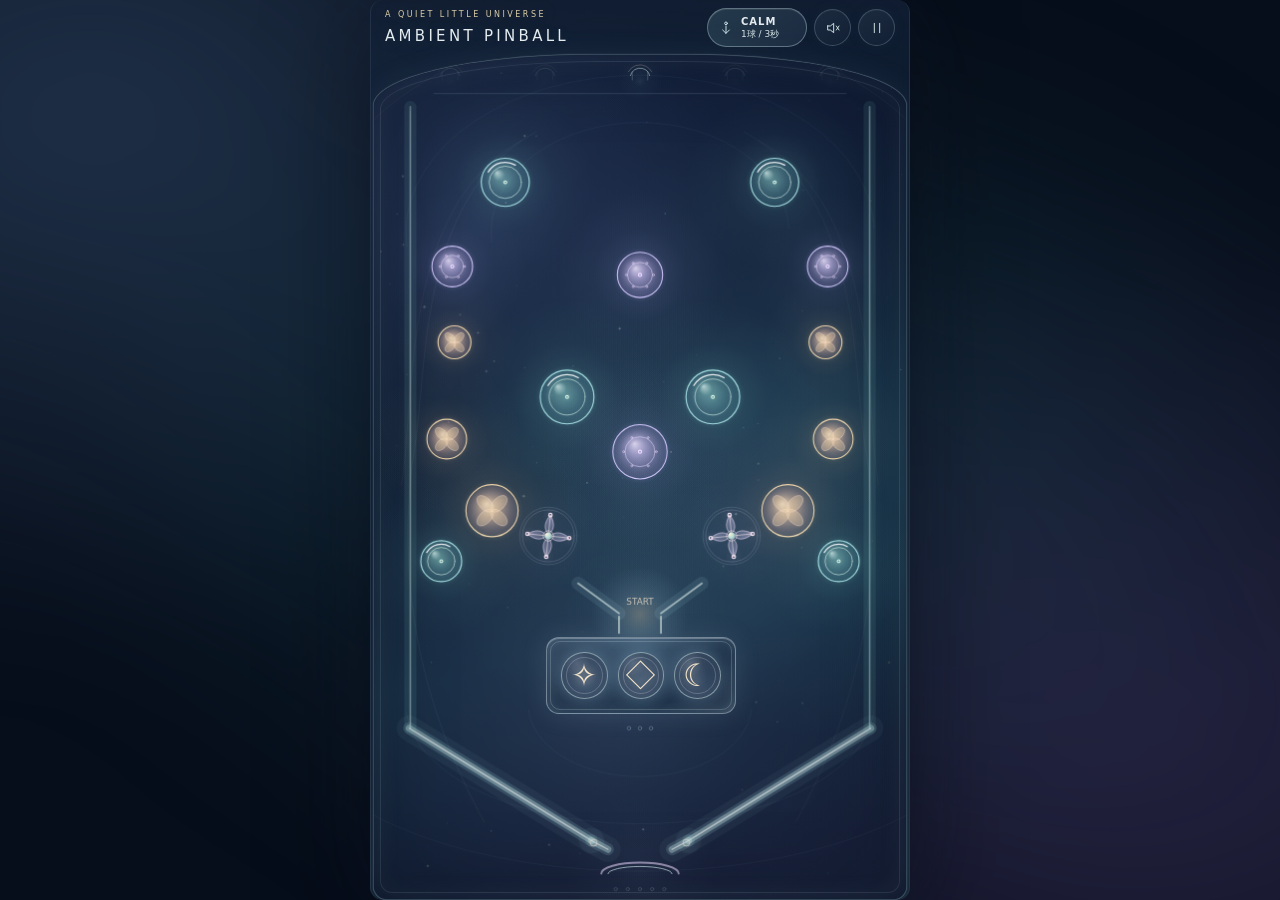
==== ambient-pinball/index.html @ 1fd8f278 "Publish Ambient Pinball PWA" ====
<!doctype html>
<html lang="ja">
<head>
<meta charset="utf-8">
<meta name="viewport" content="width=device-width, initial-scale=1, viewport-fit=cover">
<meta name="theme-color" content="#101d32">
<link rel="manifest" href="./manifest.webmanifest">
<link rel="icon" sizes="any" type="image/svg+xml" href="./icons/icon.svg">
<link rel="icon" sizes="192x192" type="image/png" href="./icons/icon-192.png">
<link rel="apple-touch-icon" href="./icons/icon-192.png">
<meta name="apple-mobile-web-app-title" content="Ambient Pinball">
<meta name="apple-mobile-web-app-capable" content="yes">
<meta name="apple-mobile-web-app-status-bar-style" content="black-translucent">
<meta name="mobile-web-app-capable" content="yes">
<meta name="description" content="An ambient pinball garden: three arrivals awaken the reels, a 120-ball jackpot, meditative sound and luminous constellations.">
<title>Ambient Pinball v0.9.5 — a quiet little universe</title>
<style>
:root{color-scheme:dark;--bg:#080f22;--line:rgba(175,209,229,.19);--ink:#e5ecf0;--sub:#91a9ba;--gold:#e2d1ae;--teal:#a5dcd6;--lilac:#c4b5e5}
*{box-sizing:border-box}
html,body{height:100%;margin:0;overflow:hidden;background:#070e1b;color:var(--ink);font-family:Inter,"Noto Sans JP",system-ui,-apple-system,sans-serif}
body:before{content:"";position:fixed;inset:-24%;pointer-events:none;background:radial-gradient(ellipse at 21% 25%,#496b9560,transparent 37%),radial-gradient(ellipse at 77% 72%,#5a468359,transparent 39%),radial-gradient(ellipse at 54% 50%,#1c53606e,transparent 47%);filter:blur(65px);animation:ambientDrift 28s ease-in-out infinite alternate}
@keyframes ambientDrift{from{transform:scale(1) translate(-1%,0);opacity:.72}to{transform:scale(1.1) translate(2%,-2%);opacity:1}}
button{font:inherit;color:inherit;-webkit-tap-highlight-color:transparent;cursor:pointer}
button:focus-visible{outline:2px solid #a5e5d9;outline-offset:4px}
#app{position:relative;isolation:isolate;width:min(100vw,540px);height:100dvh;margin:0 auto;display:grid;grid-template-rows:54px minmax(0,1fr);overflow:hidden;background:linear-gradient(160deg,#132238db 0%,#0d1b2fdc 42%,#172a3ad8 100%);border-inline:1px solid #a0bcdc1e;box-shadow:0 22px 100px #01040d9c,0 0 100px #728f9b15}
#app:after{content:"";position:absolute;inset:0;pointer-events:none;z-index:20;background-image:url("data:image/svg+xml,%3Csvg viewBox='0 0 150 150' xmlns='http://www.w3.org/2000/svg'%3E%3Cfilter id='n'%3E%3CfeTurbulence type='fractalNoise' baseFrequency='.69' numOctaves='3' stitchTiles='stitch'/%3E%3C/filter%3E%3Cpath filter='url(%23n)' opacity='.027' d='M0 0h150v150H0z'/%3E%3C/svg%3E");opacity:.28}
header{z-index:3;display:flex;justify-content:space-between;align-items:center;padding:7px 14px 6px;gap:5px;background:linear-gradient(180deg,#111c31a6,transparent)}
.brand small{display:block;color:#dbcda9;letter-spacing:.31em;font-size:8px;text-transform:uppercase;margin-bottom:8px;text-shadow:0 0 19px #f1d8a265}
.brand strong{display:block;font-weight:350;letter-spacing:.22em;font-size:15px;white-space:nowrap;text-shadow:0 0 20px #a7e1eb26}
.actions{display:flex;gap:7px;align-items:center}
.icon-btn{width:37px;height:37px;border:1px solid #b6cdd53e;background:linear-gradient(145deg,#b6e0e914,#8499c009);border-radius:50%;display:grid;place-items:center;box-shadow:inset 0 1px #e4edfc0a,0 0 20px #7ebace09;backdrop-filter:blur(8px);transition:background .3s,border-color .3s,box-shadow .3s}
.icon-btn:hover{background:#a5cbdf20;border-color:#bde9e19a;box-shadow:0 0 20px #a7d6cf30}
.icon-btn svg{width:16px;height:16px;fill:none;stroke:#d4e3e6;stroke-width:1.45;stroke-linecap:round;stroke-linejoin:round}
.icon-btn[aria-pressed="true"]{border-color:#b7e9d39b;background:#5a9f9970;box-shadow:0 0 20px #a4e1d83b}
#board-shell{position:relative;min-height:0;margin:0 2px 0;overflow:hidden;border:1px solid #b5d9e03d;border-radius:220px 220px 14px 14px / 52px 52px 14px 14px;background:#0c192c;box-shadow:inset 0 0 60px #050b1c66,0 0 30px #92bdda13,0 0 1px #e2e8f566}
#board-shell:before{content:"";position:absolute;inset:6px;z-index:1;pointer-events:none;border:1px solid #c7dfed24;border-radius:220px 220px 12px 12px / 48px 48px 12px 12px;box-shadow:inset 0 1px 25px #c6e3ed0d,0 0 26px #99cad717}
#board-shell:after{content:"";position:absolute;z-index:1;inset:0;pointer-events:none;border-radius:inherit;background:linear-gradient(121deg,#cee9f408,transparent 29%,transparent 77%,#cfc3ff08);box-shadow:inset 0 0 90px #00000033}
canvas{display:block;width:100%;height:100%;touch-action:none}
#event{position:absolute;z-index:5;top:49%;left:0;right:0;text-align:center;pointer-events:none;opacity:0;transform:translateY(12px);transition:opacity 1.15s ease,transform 1.15s ease}
#event.show{opacity:1;transform:translateY(0)}
#event .big{font-family:Georgia,serif;letter-spacing:.24em;font-size:clamp(24px,6vw,39px);font-weight:normal;color:#f5e7c9;text-shadow:0 0 15px #e8d7cbaf,0 0 54px #d2c1e6ba;white-space:nowrap}
#event.alignment .big{color:var(--event-tone,#f4ebfb);text-shadow:0 0 20px var(--event-glow,#d2d7fdc2),0 0 65px #9ed9e66b}
#event.jackpot .big{color:#ffebc9;font-size:clamp(29px,7vw,47px);text-shadow:0 0 20px #ffe6bade,0 0 62px #c7d9ffcc,0 0 110px #d4bbefab}
#event .small{font-size:9px;letter-spacing:.24em;color:#d3e3e2;margin-top:10px;text-shadow:0 0 18px #9fe0ef7d}
#slot{z-index:3;position:absolute;pointer-events:none;left:0;top:0;width:140px;height:53px;border:1px solid #d0e3eb74;border-radius:13px;background:radial-gradient(ellipse at 50% 0,#759cbb59,transparent 83%),linear-gradient(145deg,#32465dce,#17293ecd 72%,#36475bcc);box-shadow:inset 0 1px 0 #f5f4fa43,inset 0 0 14px #b9e5f72b,0 0 26px #aacdda23;text-align:center;display:flex;align-items:center;justify-content:center;min-height:0;--board-scale:1}
#slot:before{content:"";position:absolute;inset:3px;border:1px solid #e2eef431;border-radius:10px;pointer-events:none}
.reels{width:100%;display:flex;justify-content:center;gap:calc(9px * var(--board-scale))}
.reel{width:calc(42px * var(--board-scale));height:calc(42px * var(--board-scale));min-width:0;min-height:0;border-radius:50%;border:1px solid #cee6e58c;background:radial-gradient(circle at 32% 22%,#dfe6fb24,transparent 29%),radial-gradient(circle at 50% 65%,#647c9c56,#25354c8c 82%);display:grid;place-items:center;box-shadow:inset 0 0 13px #cde4f423,0 0 16px #a6cde64c;position:relative;overflow:hidden}
.reel:after{content:"";position:absolute;inset:4px;border:1px solid #eff0fa38;border-radius:50%;pointer-events:none}
.reel span{display:block;font-family:Georgia,"Times New Roman",serif;font-size:calc(28px * var(--board-scale));line-height:1;color:#f2e4cb;text-shadow:0 0 12px #fee7c5b8,0 0 25px #ced9f488;transition:color .45s;user-select:none}
.reel.spin span{filter:blur(1.3px);opacity:.65;animation:pulse .29s ease-in-out infinite alternate}
.reel.match{border-color:var(--theme-rim,#f4dca9);box-shadow:inset 0 0 22px #f3dfa42b,0 0 20px var(--theme-halo,#f5e5a56a),0 0 48px #b2dbd923}
.reel.match span{color:#fff3d8}
@keyframes pulse{to{transform:translateY(4px);opacity:.4}}
/* The bonus frame drains symmetrically from twelve o'clock toward six.
   Both illuminated side paths are drawn from bottom centre upward; reducing
   their visible length therefore makes the dark fronts descend together. */
.reels{position:relative;z-index:1}
#slot.bonus-active{border-color:var(--theme-rim,#b8e5df)}
#slot-bonus-rim{position:absolute;inset:0;width:100%;height:100%;overflow:visible;opacity:0;transition:opacity .36s ease;z-index:2;pointer-events:none}
#slot.bonus-active #slot-bonus-rim{opacity:1}
#slot-bonus-rim path{fill:none;stroke-linejoin:round;stroke-linecap:round;vector-effect:non-scaling-stroke}
#slot-bonus-track{stroke:#b4ccde;stroke-opacity:.20;stroke-width:1.9}
.slot-bonus-halo{stroke:var(--theme-rim,#94dbdf);stroke-opacity:.38;stroke-width:7;filter:blur(3px);stroke-dasharray:100;stroke-dashoffset:0}
.slot-bonus-progress{stroke:url(#bonus-rim-gradient);stroke-width:2.8;stroke-dasharray:100;stroke-dashoffset:0;filter:drop-shadow(0 0 3px var(--theme-rim,#b5eff3))}
#slot-status{height:14px;font-size:9px;letter-spacing:.1em;color:#a4b9b4;white-space:nowrap;overflow:hidden;text-overflow:ellipsis;max-width:100%}
.sr-only{position:absolute!important;width:1px;height:1px;padding:0;margin:-1px;overflow:hidden;clip:rect(0,0,0,0);white-space:nowrap;border:0}
/* The cadence is a labelled two-state control, not an ambiguous falling-ball icon. */
.brand{min-width:0}.actions{flex-shrink:0}
.flow-btn{display:flex;align-items:center;gap:7px;height:39px;min-width:100px;padding:5px 10px;border:1px solid #bdd6de65;border-radius:21px;background:linear-gradient(130deg,#669ba13b,#6980a126);text-align:left;box-shadow:inset 0 1px #ebf8ed16;transition:background .3s,border-color .3s}
.flow-btn svg{width:16px;height:16px;flex:none;fill:none;stroke:#c9dfe5;stroke-width:1.5;stroke-linecap:round;stroke-linejoin:round}
.flow-copy{display:flex;flex-direction:column;gap:1px;line-height:1.13}.flow-mode{font-size:10px;font-weight:650;letter-spacing:.10em}.flow-detail{font-size:9px;color:#d6e5e7;white-space:nowrap;font-variant-numeric:tabular-nums}
.flow-btn[aria-pressed="true"]{background:linear-gradient(120deg,#60bab360,#8385b442);border-color:#a5eee4bb;box-shadow:0 0 17px #83ceba4f}
@media(max-width:380px){header{padding-inline:8px}.brand strong{font-size:11px;letter-spacing:.10em}.brand small{font-size:6.8px;letter-spacing:.13em}.icon-btn{width:32px;height:32px}.actions{gap:4px}.flow-btn{min-width:83px;height:35px;padding:4px 7px;gap:4px}.flow-btn svg{width:13px;height:13px}.flow-mode{font-size:9px}.flow-detail{font-size:8px}#board-shell{margin-inline:0}#slot{margin-inline:0}}
@media(max-height:690px){#app{grid-template-rows:47px minmax(0,1fr)}header{padding-top:4px}.brand small{margin-bottom:3px}}
@media(min-width:780px){#app{border-radius:13px}}
@media(prefers-reduced-motion:reduce){body:before{animation:none}#event{transition:none}.reel.spin span{animation:none}.icon-btn{transition:none}}
</style>

<style>
@media (display-mode: standalone) {
  #app { grid-template-rows: calc(54px + env(safe-area-inset-top, 0px)) minmax(0, 1fr); padding-bottom: env(safe-area-inset-bottom, 0px); }
  header { padding-top: calc(7px + env(safe-area-inset-top, 0px)); }
}
@media (display-mode: standalone) and (max-height: 690px) {
  #app { grid-template-rows: calc(47px + env(safe-area-inset-top, 0px)) minmax(0, 1fr); }
  header { padding-top: calc(4px + env(safe-area-inset-top, 0px)); }
}
</style>
</head>
<body>
<main id="app" aria-label="Ambient Pinball">
  <header>
    <div class="brand"><small>a quiet little universe</small><strong>AMBIENT PINBALL</strong></div>
    <div class="actions">
      <button id="flow" class="flow-btn" type="button" aria-label="現在CALM、中央1球を3秒ごとに排出。押すとFLOW" aria-pressed="false" title="押すとFLOW（中央1球 / 1.65秒）">
        <svg viewBox="0 0 24 24" aria-hidden="true"><circle cx="12" cy="5" r="2"/><path d="M12 9v11m-5-5 5 5 5-5"/></svg>
        <span class="flow-copy" aria-hidden="true"><span class="flow-mode" id="flow-mode">CALM</span><span class="flow-detail" id="flow-detail">1球 / 3秒</span></span>
      </button>
      <button id="sound" class="icon-btn" type="button" aria-label="音をオンにする" aria-pressed="false" title="音をオン／オフ">
        <svg viewBox="0 0 24 24"><path d="M4 9v6h4l5 4V5L8 9H4z"/><path id="sound-mark" d="m17 9 4 6m0-6-4 6"/></svg>
      </button>
      <button id="pause" class="icon-btn" type="button" aria-label="一時停止" aria-pressed="false" title="一時停止／再開">
        <svg viewBox="0 0 24 24"><path id="pause-mark" d="M8 5v14M16 5v14"/></svg>
      </button>
    </div>
  </header>
  <section id="board-shell" aria-label="5つの投入口と左右対称のバンパー・回転風車があるボール盤面">
    <canvas id="board"></canvas>
    <div id="event" aria-live="polite"><div class="big" id="event-title">REACH</div><div class="small" id="event-detail">a quiet coincidence</div></div>
    <div id="slot" aria-label="START口へ3球入るごとに起動するスロット">
    <div class="reels" aria-live="off">
      <div class="reel"><span>✧</span></div><div class="reel"><span>◇</span></div><div class="reel"><span>☾</span></div>
    </div>
    <svg id="slot-bonus-rim" aria-hidden="true" focusable="false" preserveAspectRatio="none">
      <defs><linearGradient id="bonus-rim-gradient" x1="0%" y1="0%" x2="0%" y2="100%"><stop id="rim-stop-top" offset="0%" stop-color="#b3eff0"/><stop id="rim-stop-mid" offset="55%" stop-color="#f3dfba"/><stop id="rim-stop-bottom" offset="100%" stop-color="#c6b9f3"/></linearGradient></defs>
      <path id="slot-bonus-track" pathLength="100"/>
      <path id="slot-bonus-halo-left" class="slot-bonus-halo" pathLength="100"/>
      <path id="slot-bonus-halo-right" class="slot-bonus-halo" pathLength="100"/>
      <path id="slot-bonus-progress-left" class="slot-bonus-progress" pathLength="100"/>
      <path id="slot-bonus-progress-right" class="slot-bonus-progress" pathLength="100"/>
    </svg>
    <span id="bonus-announcement" class="sr-only" aria-live="polite"></span>
    <div id="slot-status" class="sr-only" aria-live="polite">START 0/3 · 3球ごとにスロットが回ります</div>
    </div>
  </section>

</main>
<script>
(()=>{'use strict';
const canvas=document.getElementById('board');const ctx=canvas.getContext('2d',{alpha:false});
const shell=document.getElementById('board-shell'), reels=[...document.querySelectorAll('.reel')];
const soundButton=document.getElementById('sound'),pauseButton=document.getElementById('pause');
const W=480,BASE_H=610,PI=Math.PI,TAU=2*PI;let H=BASE_H;
let display={s:1,x:0,y:0,w:0,h:0};
let running=true,soundOn=false,flowFast=false,elapsed=0,dropTime=0.9,ringPulse=0;
let waveCount=0,lastWaveSize=0,bumperHits=0,bumperSounds=0,lowerRailContacts=0;
const bumperHitsByType={glass:0,wood:0,chime:0},bumperSoundsByType={glass:0,wood:0,chime:0};
let winGlow=0,reachGlow=0,slotQueue=0,slotActive=false,eventTimeout=0;
let slotBonusUntil=-1,slotBonusCount=0,slotBonusWasActive=false,lastSlotResult=null,jackpotWasActive=false;
let slotWinCount=0,slotLossCount=0;
let constellation=null,alignmentCount=0,alignmentSoundCount=0,meditationNext=10,meditationPhraseCount=0,debugNextSlot=null;
let winningTheme=null,lastWinningTheme=null,themeNextPhrase=-1,themePhraseCount=0;
const SLOT_ENTRY_TARGET=3,SLOT_WIN_PROBABILITY=.50,SLOT_BONUS_DURATION=10,CHARGE_TARGET=120,JACKPOT_DURATION=5;
let slotProgress=0,slotTriggerCount=0,slotSpinCount=0;
let chargeBalls=0,jackpotUntil=-1,jackpotCount=0,drainedBalls=0,startedSlots=0,millImpacts=0;
const slotUI=document.getElementById('slot');
const rimSVG=document.getElementById('slot-bonus-rim');
const rimTrack=document.getElementById('slot-bonus-track');
const rimHalos=[document.getElementById('slot-bonus-halo-left'),document.getElementById('slot-bonus-halo-right')];
const rimProgress=[document.getElementById('slot-bonus-progress-left'),document.getElementById('slot-bonus-progress-right')];
const rimActivePaths=[...rimHalos,...rimProgress];
let rimRemainingFraction=0;
function layoutBonusRim(){
  const width=Math.max(1,slotUI.offsetWidth),height=Math.max(1,slotUI.offsetHeight);
  const e=2.5,r=Math.min(11,height*.26,width*.10),right=width-e,bottom=height-e;
  const centre=width/2;
  // Neutral full track (one continuous rounded rectangle).
  const track=`M ${centre} ${e} H ${right-r} Q ${right} ${e} ${right} ${e+r} V ${bottom-r} Q ${right} ${bottom} ${right-r} ${bottom} H ${e+r} Q ${e} ${bottom} ${e} ${bottom-r} V ${e+r} Q ${e} ${e} ${e+r} ${e} Z`;
  // Two exactly mirrored half-perimeters: bottom centre (6) -> top centre (12).
  // Rendering only the first remaining fraction keeps the glow at the bottom,
  // creating synchronized extinction fronts from the top down on both sides.
  const leftSide=`M ${centre} ${bottom} H ${e+r} Q ${e} ${bottom} ${e} ${bottom-r} V ${e+r} Q ${e} ${e} ${e+r} ${e} H ${centre}`;
  const rightSide=`M ${centre} ${bottom} H ${right-r} Q ${right} ${bottom} ${right} ${bottom-r} V ${e+r} Q ${right} ${e} ${right-r} ${e} H ${centre}`;
  rimSVG.setAttribute('viewBox',`0 0 ${width} ${height}`);
  rimTrack.setAttribute('d',track);
  for(const line of [rimHalos[0],rimProgress[0]])line.setAttribute('d',leftSide);
  for(const line of [rimHalos[1],rimProgress[1]])line.setAttribute('d',rightSide);
}
function syncBonusRim(){
  rimRemainingFraction=Math.max(0,Math.min(1,(slotBonusUntil-elapsed)/SLOT_BONUS_DURATION));
  slotUI.classList.toggle('bonus-active',rimRemainingFraction>0);
  // Each side uses its own pathLength=100; both shorten at the same rate.
  // A full rim starts lit; at halfway only the lower half remains lit.
  const offset=(100*(1-rimRemainingFraction)).toFixed(3);
  for(const line of rimActivePaths)line.style.strokeDashoffset=offset;
}

let seed=49021;
function rnd(){seed=(1664525*seed+1013904223)>>>0;return seed/4294967296}
function lerp(a,b,t){return a+(b-a)*t}
function clamp(x,a,b){return Math.min(b,Math.max(a,x))}
// Restored from v0.8: required by bounceSegment() when a rail collision triggers a soft note.
function noteAt(y){return [261.63,293.66,329.63,392,440,523.25][clamp(Math.floor(y/105),0,5)]}
const feeders=[68,154,240,326,412],balls=[],ripples=[],dust=[];
for(let i=0;i<100;i++)dust.push({x:rnd()*W,ny:rnd(),y:rnd()*H,r:rnd()*.9+.18,a:rnd()*.31+.03,p:rnd()*TAU});
// 10 original bumper positions, now ~2x their v0.6 radii, plus three new symmetric pairs.
// Their y positions scale with the *actual* full-height playfield, not a letterboxed 610px image.
const bumpers=[
 {x:118,fy:.15,r:21.76,type:'glass',pitch:392},{x:362,fy:.15,r:21.76,type:'glass',pitch:392},
 {x:240,fy:.26,r:20.48,type:'chime',pitch:329.63},
 {x:72,fy:.34,r:15.36,type:'wood',pitch:261.63},{x:408,fy:.34,r:15.36,type:'wood',pitch:261.63},
 {x:174,fy:.405,r:24.32,type:'glass',pitch:440},{x:306,fy:.405,r:24.32,type:'glass',pitch:440},
 {x:106,fy:.54,r:24.32,type:'wood',pitch:293.66},{x:374,fy:.54,r:24.32,type:'wood',pitch:293.66},
 {x:240,fy:.47,r:24.58,type:'chime',pitch:392},
 {x:70,fy:.25,r:18.4,type:'chime',pitch:523.25},{x:410,fy:.25,r:18.4,type:'chime',pitch:523.25},
 {x:65,fy:.455,r:18.5,type:'wood',pitch:349.23},{x:415,fy:.455,r:18.5,type:'wood',pitch:349.23},
 {x:60,fy:.60,r:18.5,type:'glass',pitch:587.33},{x:420,fy:.60,r:18.5,type:'glass',pitch:587.33}
];
// The hand-defined mirrored connections form a restrained, slowly revealed star map.
// Only artwork references these indices; game physics and collision are unchanged.
const starLinks=[[2,0],[2,1],[0,10],[1,11],[10,3],[11,4],[3,5],[4,6],
                 [5,9],[6,9],[5,7],[6,8],[7,12],[8,13],[12,14],[13,15]];
const ramps=[],mills=[
 {x:157,y:345,r:19,angle:.10,omega:0,inertia:720,drag:1.35},
 {x:323,y:345,r:19,angle:-.10,omega:0,inertia:720,drag:1.35}
];
const START={x1:224,x2:256,y:0};
const slotBody={left:154,right:326,top:0,bottom:0};
const slotWalls=[],funnel=[];
const layout={feederY:19,drainY:BASE_H-22,railEndY:BASE_H-52,sideRailStartY:50};
function layoutGeometry(){
  for(const p of bumpers)p.y=H*p.fy;
  for(const m of mills)m.y=H*.57;
  slotBody.top=Math.round(H*.685);slotBody.bottom=slotBody.top+74;
  START.y=slotBody.top-15;
  layout.feederY=18;layout.drainY=H-19;layout.railEndY=H-52;
  const railStart=slotBody.bottom+12,railEnd=layout.railEndY;
  ramps.length=0;ramps.push(
    {ax:31,ay:railStart,bx:196,by:railEnd},
    {ax:449,ay:railStart,bx:284,by:railEnd},
    {ax:196,ay:railEnd,bx:211,by:railEnd+8},
    {ax:284,ay:railEnd,bx:269,by:railEnd+8}
  );
  slotWalls.length=0;slotWalls.push(
    {ax:slotBody.left,ay:slotBody.top,bx:START.x1-4,by:slotBody.top,width:1.6},
    {ax:START.x2+4,ay:slotBody.top,bx:slotBody.right,by:slotBody.top,width:1.6},
    {ax:slotBody.left,ay:slotBody.top,bx:slotBody.left,by:slotBody.bottom,width:2.3},
    {ax:slotBody.right,ay:slotBody.top,bx:slotBody.right,by:slotBody.bottom,width:2.3},
    {ax:slotBody.left,ay:slotBody.bottom,bx:slotBody.right,by:slotBody.bottom,width:2.3}
  );
  funnel.length=0;funnel.push(
    {ax:184,ay:START.y-30,bx:START.x1-3,by:START.y-3,width:1.4},
    {ax:296,ay:START.y-30,bx:START.x2+3,by:START.y-3,width:1.4}
  );
}
layoutGeometry();
const symbols=['✧','◇','☾','◌','✦'];
// Five self-contained visual-and-musical treatments. The slot outcome and the
// 10-second three-port bonus remain shared gameplay logic; only art/audio differ.
const WIN_THEMES=[
  {id:'starlight',title:'STARLIGHT',subtitle:'a constellation awakens',rim:'#a6dff3',halo:'#acdffa77',gradient:['#c3e9ff','#9fdfd9','#d0d9ff'],rgb:'164,214,245',linkRgb:'188,223,251',notes:[392,493.88,587.33,783.99,659.25],instrument:'glass'},
  {id:'prism',title:'PRISM',subtitle:'light becomes a spectrum',rim:'#d8bcef',halo:'#efd5fd88',gradient:['#9fe5e4','#e3c0f5','#f3d6ae'],rgb:'212,185,241',linkRgb:'216,186,241',notes:[523.25,659.25,783.99,987.77,783.99],instrument:'glass'},
  {id:'moonlight',title:'MOONLIGHT',subtitle:'the garden takes a quiet breath',rim:'#b2bdf2',halo:'#b2b8f488',gradient:['#c6d6ff','#a9badf','#c3b1ed'],rgb:'170,186,249',linkRgb:'193,202,252',notes:[196,261.63,329.63,293.66,196],instrument:'chime'},
  {id:'ripple',title:'RIPPLE',subtitle:'every motion leaves an echo',rim:'#96e4d7',halo:'#8fe9d987',gradient:['#aff0e9','#8bd4e4','#b9d7eb'],rgb:'122,220,207',linkRgb:'154,223,226',notes:[587.33,493.88,392,440,329.63],instrument:'water'},
  {id:'celestial',title:'CELESTIAL',subtitle:'a soft cascade of golden stars',rim:'#f0d5a4',halo:'#f6e1b188',gradient:['#fff0c1','#efd2a4','#d5beed'],rgb:'241,207,159',linkRgb:'246,220,174',notes:[261.63,392,523.25,659.25,783.99],instrument:'chime'}
];
// A separate seeded art RNG cannot perturb physical ball or slot randomness.
const celestialMotes=(()=>{
  let s=782431;const artRnd=()=>{s=(1664525*s+1013904223)>>>0;return s/4294967296};
  return Array.from({length:38},()=>({x:44+artRnd()*392,ny:.15+artRnd()*.72,phase:artRnd()*TAU,speed:.018+artRnd()*.027,size:.7+artRnd()*1.35}));
})();
let audio=null;
function themeNow(){return slotBonusActive()&&winningTheme!==null?WIN_THEMES[winningTheme]:null}
function setWinningTheme(index){
  winningTheme=index;lastWinningTheme=index;themeNextPhrase=elapsed+4.6;
  const t=WIN_THEMES[index];
  slotUI.style.setProperty('--theme-rim',t.rim);slotUI.style.setProperty('--theme-halo',t.halo);
  document.getElementById('event').style.setProperty('--event-tone',t.rim);
  document.getElementById('event').style.setProperty('--event-glow',t.halo);
  for(const [id,color] of [['rim-stop-top',t.gradient[0]],['rim-stop-mid',t.gradient[1]],['rim-stop-bottom',t.gradient[2]]])document.getElementById(id).setAttribute('stop-color',color);
}
function clearWinningTheme(){
  winningTheme=null;themeNextPhrase=-1;
  slotUI.style.removeProperty('--theme-rim');slotUI.style.removeProperty('--theme-halo');
  const defaults=['#b3eff0','#f3dfba','#c6b9f3'];
  ['rim-stop-top','rim-stop-mid','rim-stop-bottom'].forEach((id,i)=>document.getElementById(id).setAttribute('stop-color',defaults[i]));
}

function resize(){
  const b=shell.getBoundingClientRect(),oldH=H,dpr=Math.min(2,window.devicePixelRatio||1);
  const scale=Math.min((b.width-2)/W,(b.height-2)/BASE_H);
  H=(b.height-2)/scale;
  canvas.width=Math.max(1,Math.round(b.width*dpr));canvas.height=Math.max(1,Math.round(b.height*dpr));
  display={w:b.width,h:b.height,s:scale,x:(b.width-W*scale)/2,y:1};
  if(oldH!==H&&oldH>0){const k=H/oldH;for(const ball of balls){ball.y*=k;for(const t of ball.trail)t.y*=k}for(const r of ripples)r.y*=k}
  layoutGeometry();for(const d of dust)d.y=d.ny*H;
  slotUI.style.setProperty('--board-scale',display.s.toFixed(4));
  slotUI.style.left=(display.x+slotBody.left*display.s)+'px';
  slotUI.style.top=(display.y+(slotBody.top+2)*display.s)+'px';
  slotUI.style.width=((slotBody.right-slotBody.left)*display.s)+'px';
  slotUI.style.height=((slotBody.bottom-slotBody.top-4)*display.s)+'px';
  layoutBonusRim();
  ctx.setTransform(dpr,0,0,dpr,0,0);
}
window.addEventListener('resize',resize);resize();
function ripple(x,y,kind='hit'){ripples.push({x,y,life:1,kind});if(ripples.length>32)ripples.shift()}
// Normally only the centre inlet is active; alignment opens the adjacent 02/04 inlets.
function slotBonusActive(){return slotBonusUntil>elapsed}
function releasePorts(){return slotBonusActive()?feeders.slice(1,4):[feeders[2]]}
function spawnWave(){
  const ports=releasePorts();
  const limit=jackpotUntil>elapsed?90:(slotBonusActive()?65:45);
  if(balls.length+ports.length>limit)return false;
  lastWaveSize=0;
  for(const x0 of ports){
    const x=x0+(rnd()-.5)*6;
    balls.push({x,y:layout.feederY+12,vx:(rnd()-.5)*39,vy:20+rnd()*28,r:2.3,trail:[],tone:160+rnd()*110});
    ripple(x,layout.feederY+16,'drop');lastWaveSize++;
  }
  waveCount++;return true;
}
function flowLabel(){
  const count=releasePorts().length,interval=flowFast?1.65:3;
  const suffix=jackpotUntil>elapsed?' · ×5':'';
  return {count,interval,description:`${count}球 / ${interval}秒${suffix}`};
}
function updateFlowUI(){
  const button=document.getElementById('flow'),state=flowLabel();
  const nextMode=flowFast?'CALM':'FLOW',nextInterval=flowFast?3:1.65;
  button.setAttribute('aria-pressed',String(flowFast));
  button.setAttribute('aria-label',`現在${flowFast?'FLOW':'CALM'}、${state.description}。押すと${nextMode}`);
  button.title=`押すと${nextMode}（${state.count}球 / ${nextInterval}秒）`;
  document.getElementById('flow-mode').textContent=flowFast?'FLOW':'CALM';
  document.getElementById('flow-detail').textContent=state.description;
}
// Entire soundtrack is synthesized locally. No downloads, samples or external requests.
// A diffused room response makes even bumper hits sound suspended in the soundscape.
function softVoice(freq,peak,dur,kind='glass',offset=0){
  if(!audio||!soundOn||!running)return;
  const a=audio.ctx,at=a.currentTime+offset;
  const timbres={
    glass:{osc:'sine',attack:.022,partials:[[1,1],[2.006,.17],[2.997,.035]]},
    wood:{osc:'triangle',attack:.009,partials:[[1,1],[2.002,.072]]},
    chime:{osc:'sine',attack:.054,partials:[[1,1],[1.502,.22],[2.503,.08]]},
    water:{osc:'sine',attack:.013,partials:[[1,1],[2.08,.055]]},
    air:{osc:'sine',attack:.19,partials:[[1,1],[2.002,.075]]}
  };
  const t=timbres[kind]||timbres.glass;
  for(const [ratio,weight] of t.partials){
    const o=a.createOscillator(),g=a.createGain();o.type=t.osc;
    const f=freq*ratio;o.frequency.setValueAtTime(kind==='water'?f*1.16:f,at);
    o.frequency.exponentialRampToValueAtTime(kind==='water'?f*.78:f*.998,at+(kind==='water'?Math.min(.26,dur*.5):dur));
    g.gain.setValueAtTime(.00001,at);
    g.gain.exponentialRampToValueAtTime(Math.max(.000011,peak*weight),at+t.attack);
    g.gain.exponentialRampToValueAtTime(.00001,at+dur);
    o.connect(g).connect(audio.events);o.start(at);o.stop(at+dur+.03);
    o.onended=()=>{o.disconnect();g.disconnect()};
  }
}
function bumperSound(p,impact){
  if(!audio||!soundOn||!running)return;
  const now=audio.ctx.currentTime;
  // Concurrent hits are audible, but limited to preserve a quiet overall mix.
  if(now-audio.hitWindowStart>.075){audio.hitWindowStart=now;audio.hitWindowVoices=0}
  if(audio.hitWindowVoices>=4)return;
  audio.hitWindowVoices++;bumperSounds++;bumperSoundsByType[p.type]++;
  const strength=clamp(.67+impact/1250,.67,1.08);
  const profile={glass:[.037,.76],wood:[.030,.36],chime:[.034,1.58]}[p.type];
  softVoice(p.pitch,profile[0]*strength,profile[1],p.type);
}
function ping(freq=440,level=.4,dur=.75){softVoice(freq,level*.046,dur,'glass')}
function meditativePhrase(){
  if(!soundOn||!audio||!running)return;
  // A sparse C-major pentatonic response, not an attention-grabbing melody.
  const phrases=[[392,493.88,440,587.33],[329.63,392,493.88,440],
                 [293.66,392,440,493.88],[392,440,329.63,392]];
  const tune=phrases[meditationPhraseCount%phrases.length];
  [0,1.9,4.2,7.1].forEach((delay,i)=>softVoice(tune[i],.009,3.1,'air',delay));
  meditationPhraseCount++;
}
function themeHarmony(index,short=false){
  // Overlay the existing ambient pad instead of restarting or replacing the BGM.
  if(!soundOn||!audio||!running)return;
  const t=WIN_THEMES[index],base=short?.010:.019;
  t.notes.forEach((f,i)=>softVoice(f,base*(i>2?.75:1),short?1.9:2.6,t.instrument,i*(short?.46:.56)));
  if(!short){
    const root={starlight:261.63,prism:329.63,moonlight:130.81,ripple:196,celestial:261.63}[t.id];
    softVoice(root,.010,4.8,'air',.12);
  }
  alignmentSoundCount++;themePhraseCount++;
}
function makeAudio(){
  const AC=window.AudioContext||window.webkitAudioContext;if(!AC)return null;
  const a=new AC(),master=a.createGain();master.gain.value=0;
  const safety=a.createDynamicsCompressor();safety.threshold.value=-17;safety.knee.value=18;
  safety.ratio.value=2.9;safety.attack.value=.015;safety.release.value=.42;
  const meter=a.createAnalyser();meter.fftSize=1024;
  master.connect(safety).connect(meter).connect(a.destination);
  const events=a.createGain();events.gain.value=1;events.connect(master);
  // Filtered echo + synthetic stereo diffuse tail; no external reverb asset.
  const delay=a.createDelay(.8),feedback=a.createGain(),echoFilter=a.createBiquadFilter(),echoWet=a.createGain();
  delay.delayTime.value=.39;feedback.gain.value=.19;echoFilter.type='lowpass';echoFilter.frequency.value=1600;
  echoWet.gain.value=.22;
  events.connect(delay);delay.connect(echoFilter);echoFilter.connect(echoWet).connect(master);
  echoFilter.connect(feedback).connect(delay);
  const irSeconds=1.65,ir=a.createBuffer(2,Math.round(a.sampleRate*irSeconds),a.sampleRate);
  for(let c=0;c<2;c++){
    const v=ir.getChannelData(c);let n=c?71839:92817,smoothed=0;
    for(let i=0;i<v.length;i++){
      n=(1664525*n+1013904223)>>>0;
      smoothed=smoothed*.52+(n/2147483648-1)*.48;
      const t=i/a.sampleRate;
      v[i]=smoothed*.48*Math.exp(-4.5*t)*(1-Math.exp(-t*38));
    }
  }
  const room=a.createConvolver(),roomWet=a.createGain();room.buffer=ir;roomWet.gain.value=.20;
  events.connect(room);room.connect(roomWet).connect(master);
  // Long, slow-breathing consonant pad: paired, slightly detuned voices.
  const padFilter=a.createBiquadFilter(),padGain=a.createGain();
  padFilter.type='lowpass';padFilter.frequency.value=780;padFilter.Q.value=.23;
  padGain.gain.value=.94;padFilter.connect(padGain).connect(master);
  for(const [i,f] of [130.81,196,246.94,293.66,392].entries()){
    for(const detune of [-2.1,2.1]){
      const osc=a.createOscillator(),g=a.createGain();
      osc.type=i===0?'triangle':'sine';osc.frequency.value=f;osc.detune.value=detune;
      g.gain.value=[.021,.013,.010,.007,.0034][i];osc.connect(g).connect(padFilter);osc.start();
    }
  }
  const lfo=a.createOscillator(),depth=a.createGain();
  lfo.type='sine';lfo.frequency.value=.029;depth.gain.value=145;
  lfo.connect(depth).connect(padFilter.frequency);lfo.start();
  const shimmerFilter=a.createBiquadFilter(),shimmerGain=a.createGain(),shimmerLfo=a.createOscillator(),shimmerDepth=a.createGain();
  shimmerFilter.type='lowpass';shimmerFilter.frequency.value=1200;
  shimmerGain.gain.value=.0048;shimmerFilter.connect(shimmerGain).connect(master);
  for(const [f,d] of [[523.25,-1.6],[783.99,1.5]]){
    const osc=a.createOscillator(),g=a.createGain();osc.type='sine';osc.frequency.value=f;osc.detune.value=d;
    g.gain.value=.45;osc.connect(g).connect(shimmerFilter);osc.start();
  }
  shimmerLfo.frequency.value=.019;shimmerDepth.gain.value=.0037;
  shimmerLfo.connect(shimmerDepth).connect(shimmerGain.gain);shimmerLfo.start();
  // Filtered, softly breathing air texture (deterministic local noise).
  const len=Math.floor(a.sampleRate*2),buf=a.createBuffer(1,len,a.sampleRate),samples=buf.getChannelData(0);
  for(let i=0,ns=94731;i<len;i++){ns=(1664525*ns+1013904223)>>>0;samples[i]=(ns/2147483648-1)}
  const noise=a.createBufferSource(),hp=a.createBiquadFilter(),lp=a.createBiquadFilter(),ng=a.createGain();
  noise.buffer=buf;noise.loop=true;hp.type='highpass';hp.frequency.value=90;
  lp.type='lowpass';lp.frequency.value=500;ng.gain.value=.009;
  noise.connect(hp).connect(lp).connect(ng).connect(master);noise.start();
  return {ctx:a,master,events,meter,hitWindowStart:-1,hitWindowVoices:0};
}
let audioFadeTimer=0;
async function toggleSound(){
  if(!audio){try{audio=makeAudio()}catch(e){console.warn('Sound unavailable:',e);return}}
  if(!audio)return;
  soundOn=!soundOn;clearTimeout(audioFadeTimer);
  try{
    if(soundOn){await audio.ctx.resume();if(!soundOn)return;meditationNext=elapsed+2.4;}
    const a=audio.ctx,now=a.currentTime;
    audio.master.gain.cancelScheduledValues(now);
    audio.master.gain.setValueAtTime(audio.master.gain.value,now);
    audio.master.gain.linearRampToValueAtTime(soundOn?.98:0,now+(soundOn?1.15:.55));
    if(!soundOn)audioFadeTimer=setTimeout(()=>{if(!soundOn&&audio)audio.ctx.suspend()},650);
  }catch(e){console.warn('Audio playback unavailable:',e);soundOn=false}
  soundButton.setAttribute('aria-pressed',String(soundOn));
  soundButton.setAttribute('aria-label',soundOn?'音をオフにする':'音をオンにする');
  document.getElementById('sound-mark').setAttribute('d',soundOn?'M17 8q5 4 0 8M19 5q9 7 0 14':'m17 9 4 6m0-6-4 6');
}
soundButton.addEventListener('click',toggleSound);
pauseButton.addEventListener('click',()=>{running=!running;pauseButton.setAttribute('aria-pressed',String(!running));pauseButton.setAttribute('aria-label',running?'一時停止':'再開');document.getElementById('pause-mark').setAttribute('d',running?'M8 5v14M16 5v14':'m8 5 10 7-10 7V5z');if(!running){if(audio&&soundOn)audio.ctx.suspend()}else if(audio&&soundOn)audio.ctx.resume()});
document.getElementById('flow').addEventListener('click',()=>{
  flowFast=!flowFast;dropTime=dropInterval();updateFlowUI();
});
function closest(x,y,ax,ay,bx,by){const dx=bx-ax,dy=by-ay,t=clamp(((x-ax)*dx+(y-ay)*dy)/(dx*dx+dy*dy),0,1);return{x:ax+dx*t,y:ay+dy*t,t}}
function bounceSegment(b,s,coef=.75,surfaceVx=0,surfaceVy=0){const p=closest(b.x,b.y,s.ax,s.ay,s.bx,s.by),dx=b.x-p.x,dy=b.y-p.y,d2=dx*dx+dy*dy,rr=b.r+(s.width||2.4);if(d2>=rr*rr)return false;let d=Math.sqrt(d2),nx,ny;if(d<.00001){const ux=s.bx-s.ax,uy=s.by-s.ay;nx=-uy/Math.hypot(ux,uy);ny=ux/Math.hypot(ux,uy);d=.001}else{nx=dx/d;ny=dy/d}const depth=rr-d;b.x+=nx*depth;b.y+=ny*depth;const rvx=b.vx-surfaceVx,rvy=b.vy-surfaceVy,vn=rvx*nx+rvy*ny;if(vn<0){b.vx-=(1+coef)*vn*nx;b.vy-=(1+coef)*vn*ny;if(-vn>100&&rnd()<.13){ripple(p.x,p.y);ping(noteAt(p.y),.11,.3)}}return true}
function collideBumper(b,p){let dx=b.x-p.x,dy=b.y-p.y,d2=dx*dx+dy*dy,limit=p.r+b.r;if(d2>=limit*limit)return;let dist=Math.sqrt(d2)||.001,nx=dx/dist,ny=dy/dist;b.x+=nx*(limit-dist+.25);b.y+=ny*(limit-dist+.25);const v=b.vx*nx+b.vy*ny;if(v<-8){b.vx-=(1.82*v-35)*nx;b.vy-=(1.82*v-35)*ny;if(elapsed-(p.last??-1)>.12){p.last=elapsed;p.flash=.85;ripple(p.x,p.y);bumperHits++;bumperHitsByType[p.type]++;bumperSound(p,Math.abs(v))}}}
function collideMill(b,m){
  for(let i=0;i<4;i++){
    const a=m.angle+i*PI/2, ex=m.x+Math.cos(a)*m.r, ey=m.y+Math.sin(a)*m.r;
    const p=closest(b.x,b.y,m.x,m.y,ex,ey),rx=p.x-m.x,ry=p.y-m.y;
    let nx=b.x-p.x,ny=b.y-p.y,dist=Math.hypot(nx,ny);
    const contact=b.r+1.6;
    if(dist>=contact)continue;
    if(dist<1e-5){nx=-Math.sin(a);ny=Math.cos(a);dist=1e-5}
    else{nx/=dist;ny/=dist}
    b.x+=nx*(contact-dist+.07);b.y+=ny*(contact-dist+.07);
    const rn=rx*ny-ry*nx; // angular lever arm around the free-spinning axle
    const bladeVx=-m.omega*ry,bladeVy=m.omega*rx;
    const normalSpeed=(b.vx-bladeVx)*nx+(b.vy-bladeVy)*ny;
    if(normalSpeed < -10){
      const impulse=-(1+.56)*normalSpeed/(1+rn*rn/m.inertia);
      b.vx+=impulse*nx;b.vy+=impulse*ny;
      m.omega=clamp(m.omega-rn*impulse/m.inertia,-7,7);
      millImpacts++;
      if(Math.abs(normalSpeed)>95 && elapsed-(m.lastSound||-99)>.23){m.lastSound=elapsed;ping(349.23,.24,.39)}
      ripple(p.x,p.y);
    }
  }
}
function collideBalls(){for(let i=0;i<balls.length;i++)for(let j=i+1;j<balls.length;j++){const a=balls[i],b=balls[j];let dx=b.x-a.x,dy=b.y-a.y,ds=dx*dx+dy*dy,min=a.r+b.r;if(ds>=min*min||ds<.0001)continue;const d=Math.sqrt(ds),nx=dx/d,ny=dy/d,over=(min-d)*.51;a.x-=over*nx;a.y-=over*ny;b.x+=over*nx;b.y+=over*ny;const rel=(b.vx-a.vx)*nx+(b.vy-a.vy)*ny;if(rel<0){const impulse=rel*.89;a.vx+=impulse*nx;a.vy+=impulse*ny;b.vx-=impulse*nx;b.vy-=impulse*ny}}}
// The lower bars are *solid* one-sided rails. Their visible five-pixel half-width
// is included in collision tests. Adaptive substeps prevent fast balls tunnelling
// across a bar between two 60 Hz frames.
function collideLowerRail(b,s){
  const dx=s.bx-s.ax,dy=s.by-s.ay,len=Math.hypot(dx,dy);
  const lo=Math.min(s.ax,s.bx),hi=Math.max(s.ax,s.bx),reach=b.r+4.8;
  if(b.x<lo-reach||b.x>hi+reach)return false;
  const nx=Math.sign(dx)*dy/len,ny=-Math.abs(dx)/len;
  const t=clamp((b.x-s.ax)/dx,0,1),lineX=s.ax+dx*t,lineY=s.ay+dy*t;
  // Vertical limits prevent distant collisions with an extended rail.
  if(b.y<lineY-reach/(-ny)-.5||b.y>lineY+reach+6)return false;
  const side=(b.x-lineX)*nx+(b.y-lineY)*ny;
  if(side>=reach)return false;
  b.x+=nx*(reach-side+.05);b.y+=ny*(reach-side+.05);
  const toward=b.vx*nx+b.vy*ny;
  if(toward<0){b.vx-=1.76*toward*nx;b.vy-=1.76*toward*ny;
    if(toward < -75 && rnd()<.12)ping(293.66,.09,.19)}
  lowerRailContacts++;return true;
}
// Only balls actually captured by the upper START mouth advance the reel counter.
// Each complete set of three creates one reel spin. Keep every queued set even if
// new balls arrive while the reels are already spinning; excess is never discarded.
function registerSlotEntry(){
  startedSlots++;
  slotProgress++;
  ripple(240,START.y,'start');
  if(slotProgress===SLOT_ENTRY_TARGET){
    slotProgress=0;slotTriggerCount++;slotQueue++;
    ping(493.88,.34,.75);
  }else{
    ping(392,.12,.24);
  }
  const line=document.getElementById('slot-status');
  if(!slotActive)line.textContent=`START ${slotProgress}/${SLOT_ENTRY_TARGET} · 3球ごとに回転`;
}
function collideSlot(b){
  // A small inlet suspended over the reel box. One accepted ball = one entry.
  if(b.y>=START.y-4 && b.y<=slotBody.top &&
     b.x>=START.x1+b.r && b.x<=START.x2-b.r && b.vy>10){
    registerSlotEntry();
    return true;
  }
  for(const s of funnel)bounceSegment(b,s,.70);
  for(const s of slotWalls)bounceSegment(b,s,.65);
  // Defensive push-out if another moving ball displaced this one inside the opaque slot.
  if(b.x>slotBody.left+b.r && b.x<slotBody.right-b.r &&
     b.y>slotBody.top+b.r && b.y<slotBody.bottom-b.r){
    const gaps=[b.x-slotBody.left,slotBody.right-b.x,b.y-slotBody.top,slotBody.bottom-b.y];
    const closestSide=gaps.indexOf(Math.min(...gaps));
    if(closestSide===0){b.x=slotBody.left-b.r-2;b.vx=-Math.abs(b.vx)*.6}
    else if(closestSide===1){b.x=slotBody.right+b.r+2;b.vx=Math.abs(b.vx)*.6}
    else if(closestSide===2){b.y=slotBody.top-b.r-2;b.vy=-Math.abs(b.vy)*.55}
    else {b.y=slotBody.bottom+b.r+2;b.vy=Math.abs(b.vy)*.6}
  }
  return false;
}
function activateJackpot(){
  jackpotUntil=elapsed+JACKPOT_DURATION;jackpotWasActive=true;jackpotCount++;chargeBalls=0;
  dropTime=Math.min(dropTime,.035);winGlow=1;reachGlow=.45;
  showEvent('JACKPOT','fivefold constellation · 5 seconds',JACKPOT_DURATION*1000,'jackpot');
  updateFlowUI();
  // Gentle rising chord instead of a casino-style fanfare.
  [392,493.88,587.33,783.99].forEach((f,i)=>setTimeout(()=>ping(f,.36,1.3),i*160));
}
function drainBall(){
  drainedBalls++;
  ripple(240,layout.drainY,'charge');
  if(jackpotUntil>elapsed)return; // A complete five-second celebration, then a fresh cycle.
  chargeBalls=Math.min(CHARGE_TARGET,chargeBalls+1);
  ping(196+chargeBalls/CHARGE_TARGET*240,.14,.21);
  if(chargeBalls>=CHARGE_TARGET)activateJackpot();
}
function dropInterval(){return (flowFast?1.65:3)/(jackpotUntil>elapsed?5:1)}
function physics(dt){
  elapsed+=dt;dropTime-=dt;
  // Bonus expires on simulation time so pausing does not consume reward seconds.
  const bonus=slotBonusActive(),jackpot=jackpotUntil>elapsed;
  if(jackpotWasActive!==jackpot){jackpotWasActive=jackpot;dropTime=Math.min(dropTime,dropInterval());updateFlowUI();}
  if(slotBonusWasActive!==bonus){
    slotBonusWasActive=bonus;dropTime=Math.min(dropTime,dropInterval());updateFlowUI();syncBonusRim();
    if(!bonus){clearWinningTheme();document.getElementById('bonus-announcement').textContent='3球排出が終了しました';}
  }
  if(constellation && elapsed-constellation.t0>constellation.duration)constellation=null;
  if(soundOn && audio && elapsed>=meditationNext){meditativePhrase();meditationNext=elapsed+19;}
  if(themeNow() && elapsed>=themeNextPhrase){themeHarmony(winningTheme,true);themeNextPhrase=elapsed+5.2;}
  if(dropTime<=0){if(spawnWave())dropTime=dropInterval();else dropTime=.085}
  for(const p of bumpers)p.flash=Math.max(0,(p.flash||0)-dt*2.5);
  // Windmills have no motor: their current angular momentum decays gently in air.
  for(const m of mills){m.omega*=Math.exp(-m.drag*dt);if(Math.abs(m.omega)<.001)m.omega=0;m.angle+=m.omega*dt;}
  winGlow=Math.max(0,winGlow-dt*.25);reachGlow=Math.max(0,reachGlow-dt*.42);ringPulse+=dt;
  for(let i=balls.length-1;i>=0;i--){
    const b=balls[i];b.trail.push({x:b.x,y:b.y});if(b.trail.length>8)b.trail.shift();
    const steps=clamp(Math.ceil(Math.hypot(b.vx,b.vy)*dt/4.2),1,10),h=dt/steps;
    let captured=false;
    for(let n=0;n<steps;n++){
      b.vy+=370*h;b.vx*=Math.pow(.9995,h*60);b.vy*=Math.pow(.9998,h*60);
      b.x+=b.vx*h;b.y+=b.vy*h;
      if(b.x<32+b.r){b.x=32+b.r;b.vx=Math.abs(b.vx)*.79}
      if(b.x>448-b.r){b.x=448-b.r;b.vx=-Math.abs(b.vx)*.79}
      if(b.y<13+b.r){b.y=13+b.r;b.vy=Math.abs(b.vy)*.67}
      for(const p of bumpers)collideBumper(b,p);
      for(const m of mills)collideMill(b,m);
      if(collideSlot(b)){balls.splice(i,1);captured=true;break;}
      for(const s of ramps)collideLowerRail(b,s);
      // The former bottom START is now a drain into the JACKPOT CHARGE accumulator.
      if(b.y>layout.drainY&&b.x>=215&&b.x<=265){balls.splice(i,1);drainBall();captured=true;break;}
      // Fail-safe also prevents escaped balls under a rail from being rendered.
      if(b.y>H-4){balls.splice(i,1);drainBall();captured=true;break}
    }
    if(captured)continue;
    if(Math.abs(b.vx)+Math.abs(b.vy)>2000){balls.splice(i,1)}
  }
  collideBalls();
  // Ball-ball impulses can shift a ball into a rail after its substep: solve again.
  for(const b of balls){
    for(const rail of ramps)collideLowerRail(b,rail);
    // Do not count a late correction as a successful START crossing.
    if(b.y>slotBody.top+3 && b.y<slotBody.bottom && b.x>slotBody.left && b.x<slotBody.right){
      const gapL=b.x-slotBody.left,gapR=slotBody.right-b.x;
      if(gapL<gapR){b.x=slotBody.left-b.r-3;b.vx=-Math.abs(b.vx)*.65}
      else {b.x=slotBody.right+b.r+3;b.vx=Math.abs(b.vx)*.65}
    }
  }
  for(let i=ripples.length-1;i>=0;i--){
    ripples[i].life-=dt*(ripples[i].kind==='start'?.54:1.9);
    if(ripples[i].life<=0)ripples.splice(i,1);
  }
}
function line(x,y,x2,y2,color,width=1){ctx.beginPath();ctx.moveTo(x,y);ctx.lineTo(x2,y2);ctx.lineWidth=width;ctx.strokeStyle=color;ctx.stroke()}
function circle(x,y,r,color,width=1){ctx.beginPath();ctx.arc(x,y,r,0,TAU);ctx.strokeStyle=color;ctx.lineWidth=width;ctx.stroke()}
// Rendering only: all gradients and glow below are decorative and never affect collision physics.
function spot(x,y,r,color,amount=1){
  const g=ctx.createRadialGradient(x,y,0,x,y,r);
  g.addColorStop(0,`rgba(${color},${.15*amount})`);
  g.addColorStop(.37,`rgba(${color},${.077*amount})`);
  g.addColorStop(1,`rgba(${color},0)`);
  ctx.fillStyle=g;ctx.fillRect(x-r,y-r,r*2,r*2);
}
function screenBackdrop(w,h){
  const sky=ctx.createLinearGradient(0,0,w*.38,h);
  sky.addColorStop(0,'#111d38');sky.addColorStop(.38,'#111e35');sky.addColorStop(.72,'#142b40');sky.addColorStop(1,'#101a31');
  ctx.fillStyle=sky;ctx.fillRect(0,0,w,h);
  ctx.save();ctx.globalCompositeOperation='screen';
  spot(w*.21+Math.sin(elapsed*.12)*w*.06,h*.2,Math.max(w,h)*.31,'95,134,206',1);
  spot(w*.78+Math.cos(elapsed*.095)*w*.065,h*.44,Math.max(w,h)*.37,'53,167,170',1);
  spot(w*.42-Math.sin(elapsed*.07)*w*.08,h*.77,Math.max(w,h)*.4,'151,110,190',.68);
  spot(w*.5,h*.54,Math.max(w,h)*.27,'116,204,188',.45);
  ctx.restore();
  const mid=w/2;ctx.save();ctx.strokeStyle='#b8d9ed10';ctx.lineWidth=.7;
  for(let k=0;k<3;k++){
    ctx.beginPath();ctx.ellipse(mid,h*.21,w*(.28+k*.16),h*(.13+k*.056),0,Math.PI*.97,Math.PI*1.99);ctx.stroke();
    ctx.beginPath();ctx.ellipse(mid,h*.77,w*(.21+k*.23),h*(.085+k*.056),0,.05,Math.PI*.98);ctx.stroke();
  }
  ctx.restore();
}
function drawCharge(){
  const t=chargeBalls/CHARGE_TARGET;
  const active=jackpotUntil>elapsed;
  const progress=active?1:t;
  if(progress<=0)return;
  const top=(H-48)-(H-100)*progress;
  ctx.save();ctx.globalCompositeOperation='screen';
  // The luminous tint fills from the bottom upward, matching balls lost through the drain.
  const fill=ctx.createLinearGradient(0,top,0,layout.drainY+5);
  fill.addColorStop(0,'rgba(121,207,216,0)');
  fill.addColorStop(.21,`rgba(100,193,202,${.04+.04*progress})`);
  fill.addColorStop(1,`rgba(148,146,217,${.06+.07*progress})`);
  ctx.fillStyle=fill;ctx.fillRect(31,top,418,layout.drainY+5-top);
  const colors=active?['229,209,169','188,210,241']:['118,217,212','170,153,225'];
  const shimmer=active?(1+.16*Math.sin(elapsed*7)):1;
  for(const x of [32,448]){
    ctx.save();ctx.lineCap='round';
    line(x,H-48,x,top,`rgba(${colors[0]},${.16*shimmer})`,16);
    line(x,H-48,x,top,`rgba(${colors[0]},${(.5+.1*progress)*shimmer})`,4.8);
    line(x,H-48,x,top,`rgba(${colors[1]},${(.62+.3*progress)*shimmer})`,1.25);
    ctx.restore();
  }
  const tipGlow=ctx.createRadialGradient(240,top,0,240,top,85);
  tipGlow.addColorStop(0,active?'rgba(240,218,185,.12)':'rgba(131,223,219,.055)');
  tipGlow.addColorStop(1,'rgba(143,210,220,0)');
  ctx.fillStyle=tipGlow;ctx.fillRect(145,top-90,190,180);
  ctx.restore();
}
function backdrop(){
  ctx.save();ctx.globalCompositeOperation='screen';
  const breathe=.85+.15*Math.sin(elapsed*.4);
  spot(240,H*.23,225,'128,152,213',.62*breathe);
  spot(145+Math.sin(elapsed*.08)*15,H*.48,208,'74,181,179',.54);
  spot(349-Math.sin(elapsed*.085)*13,H*.51,207,'131,114,202',.43);
  spot(240,H*.79,235,'121,183,208',.43+winGlow*.5);
  if(winGlow)spot(240,H*.68,290,'230,201,151',winGlow*.85);
  if(reachGlow)spot(240,H*.68,270,'185,153,211',reachGlow*.4);
  ctx.restore();
  drawCharge();
  // Two mirrored flows are ornaments, not obstacles. Keep the central play lane clear.
  ctx.save();ctx.strokeStyle='#b9d5ee12';ctx.lineWidth=.8;
  for(const flip of [-1,1]){
    ctx.beginPath();ctx.moveTo(240+flip*94,H*.09);ctx.bezierCurveTo(240+flip*205,H*.17,240+flip*191,H*.38,240+flip*206,H*.48);
    ctx.bezierCurveTo(240+flip*221,H*.64,240+flip*195,H*.78,240+flip*141,H*.91);ctx.stroke();
    ctx.beginPath();ctx.moveTo(240+flip*107,H*.10);ctx.bezierCurveTo(240+flip*217,H*.18,240+flip*203,H*.4,240+flip*216,H*.51);
    ctx.strokeStyle='#e9d8ee0c';ctx.stroke();
  }
  ctx.restore();
  ctx.save();
  for(const d of dust){
    const flick=.77+.23*Math.sin(elapsed*(.22+d.r*.35)+d.p);
    ctx.globalAlpha=d.a*flick;ctx.fillStyle=d.r>.75?'#eee8d4':'#b4e6e5';
    ctx.beginPath();ctx.arc(d.x,d.y,d.r,0,TAU);ctx.fill();
    if(d.r>.8 && d.a>.25){ctx.globalAlpha=d.a*.19;line(d.x-3,d.y,d.x+3,d.y,'#bde1ee',.48);line(d.x,d.y-3,d.x,d.y+3,'#bde1ee',.48)}
  }
  ctx.restore();
  const glow=winGlow*.55+reachGlow*.21;
  if(glow){ctx.save();ctx.globalAlpha=glow;ctx.strokeStyle='#efdfb9';ctx.lineWidth=.8;
    for(let k=0;k<3;k++){ctx.beginPath();ctx.ellipse(240,slotBody.top-13,126+k*45,96+k*47,0,0,TAU);ctx.stroke()}ctx.restore()}
}
// Symbol-specific atmospheric layers. Coordinates are virtual board coordinates;
// all effects are purely decorative, with capped particle/ring counts.
function drawThemeAtmosphere(){
  const theme=themeNow();if(!theme)return;
  const fade=clamp((slotBonusUntil-elapsed)/2.2,0,1);
  ctx.save();ctx.globalCompositeOperation='screen';
  if(theme.id==='starlight'){
    spot(240,H*.37,165,theme.rgb,.25*fade);
    for(let i=0;i<12;i++){
      const p=bumpers[(i*5+2)%bumpers.length],sh=.38+.62*Math.sin(elapsed*.92+i*1.7)**2;
      spot(p.x,p.y,p.r*1.55,theme.rgb,.20*sh*fade);
    }
  }else if(theme.id==='prism'){
    // Three softly refracted luminous bands, with a moving glass-like sheen.
    const colors=['116,221,222','188,152,230','238,202,150','159,194,243'];
    for(let i=0;i<4;i++){
      const px=75+(i*110+Math.sin(elapsed*.30+i)*23)%340;
      const y=H*(.27+.13*(i%2));
      spot(px,y,125,colors[i],(.20+.06*Math.sin(elapsed*.8+i))*fade);
    }
  }else if(theme.id==='moonlight'){
    spot(240,H*.32,235,'117,144,223',.25*fade);
    const moonY=H*(.15+(.06*Math.sin(elapsed*.22)));
    ctx.save();ctx.globalAlpha=.20*fade;ctx.strokeStyle='#d0dcff';ctx.lineWidth=1.2;
    ctx.beginPath();ctx.ellipse(240,moonY,146,H*.105,0,-PI*.86,-PI*.14);ctx.stroke();ctx.restore();
    // Breath-like shafts pass quietly across the existing artwork.
    const beam=ctx.createLinearGradient(45,H*.17,435,H*.79);
    beam.addColorStop(0,'rgba(127,161,238,0)');beam.addColorStop(.48,`rgba(151,172,243,${.045*fade})`);
    beam.addColorStop(.64,`rgba(191,197,245,${.085*fade})`);beam.addColorStop(1,'rgba(140,151,232,0)');
    ctx.fillStyle=beam;ctx.fillRect(34,40,412,H-72);
  }else if(theme.id==='ripple'){
    // Water circles originate at varied physical bumpers; no additional geometry.
    const sources=[bumpers[0],bumpers[1],bumpers[5],bumpers[6],bumpers[9]];
    sources.forEach((p,i)=>{
      const stage=(elapsed*.34+i*.33)%1.8,rad=5+stage*57;
      circle(p.x,p.y,rad,`rgba(${theme.rgb},${(.13*(1-stage/1.8))*fade})`,1.5);
      circle(p.x,p.y,rad*.7,`rgba(${theme.rgb},${(.065*(1-stage/1.8))*fade})`,3);
    });
  }else if(theme.id==='celestial'){
    spot(240,H*.46,250,'241,201,133',.23*fade);
    for(const p of celestialMotes){
      ctx.globalAlpha=1;
      // Wrap and drift upward; deterministic particles unaffected by game RNG.
      const progress=(p.ny-elapsed*p.speed+p.phase*.11)%1;
      const y=((progress+1)%1)*(H*.78)+H*.10;
      const shimmer=.58+.42*Math.sin(elapsed*1.45+p.phase)**2;
      spot(p.x+Math.sin(elapsed*.31+p.phase)*12,y,9,'255,228,172',.40*shimmer*fade);
      ctx.globalAlpha=.7*shimmer*fade;ctx.fillStyle='#ffe8ba';
      ctx.beginPath();ctx.arc(p.x+Math.sin(elapsed*.31+p.phase)*12,y,p.size,0,TAU);ctx.fill();
    }
  }
  ctx.restore();
}
function drawThemeForeground(){
  const t=themeNow();if(!t)return;
  const remaining=clamp((slotBonusUntil-elapsed)/2.2,0,1);
  ctx.save();ctx.globalCompositeOperation='screen';
  if(t.id==='prism'){
    // Faint spectral halos around alternating bumpers instead of a star map.
    const colors=['126,220,218','213,172,241','248,209,158','159,205,242'];
    for(let i=0;i<bumpers.length;i+=2){const p=bumpers[i];
      const color=colors[(i/2)%4];spot(p.x,p.y,p.r*2.3,color,.28*remaining);
      const wave=(elapsed*.27+i*.084)%1;
      circle(p.x,p.y,p.r+wave*23,`rgba(${color},${.17*(1-wave)*remaining})`,1.25);
    }
  }else if(t.id==='moonlight'){
    for(const p of [bumpers[2],bumpers[9]]){
      circle(p.x,p.y,p.r+6+Math.sin(elapsed*.6)*3,`rgba(195,206,255,${.21*remaining})`,1.15);
    }
  }else if(t.id==='ripple'){
    // Small extra echoes follow up to five actual balls; no changes to velocity.
    for(const b of balls.slice(0,5)){
      const rad=6+5*Math.sin(elapsed*3+b.x*.025)**2;
      circle(b.x,b.y,rad,`rgba(151,235,218,${.17*remaining})`,1.05);
    }
  }else if(t.id==='celestial'){
    for(let i=0;i<starLinks.length;i+=2){
      const [a,b]=starLinks[i],p=bumpers[a],q=bumpers[b];
      line(p.x,p.y,q.x,q.y,`rgba(247,222,163,${.13*remaining})`,1.15);
    }
  }
  ctx.restore();
}
function drawFeeders(){
  for(const x of feeders){
    const y=layout.feederY;
    // Closed inlets remain faintly visible as part of the symmetrical architecture.
    ctx.save();ctx.globalAlpha=releasePorts().includes(x)?1:.22;
    spot(x,y+3,20,'153,220,227',.39);
    ctx.save();ctx.strokeStyle='#c8e3e4a0';ctx.lineWidth=.78;
    ctx.beginPath();ctx.arc(x,y+2,9,PI*1.07,PI*1.93);ctx.stroke();
    ctx.beginPath();ctx.arc(x,y+2,12,PI*1.15,PI*1.85);ctx.strokeStyle='#e5d2c44f';ctx.stroke();ctx.restore();
    line(x-7,y-4,x-7,y+4,'#b5d9de65',.65);line(x+7,y-4,x+7,y+4,'#b5d9de65',.65);
    spot(x,y+5,5,'180,234,222',.3);ctx.restore();
  }
  line(53,layout.feederY+16,427,layout.feederY+16,'#b8d7e330',.75);
}
function drawRails(){
  ctx.lineCap='round';
  for(const s of ramps){
    // The wide inner line corresponds to the existing solid collision half-width (4.8px).
    line(s.ax,s.ay,s.bx,s.by,'#9fdcdb0c',23);
    line(s.ax,s.ay,s.bx,s.by,'#8cbac731',11);
    line(s.ax,s.ay,s.bx,s.by,'#c7e8e75d',6.3);
    line(s.ax,s.ay,s.bx,s.by,'#e0e5e6a6',1.12);
  }
  for(const x of [32,448]){
    line(x,layout.feederY+28,x,ramps[0].ay,'#7acac31b',11);
    line(x,layout.feederY+28,x,ramps[0].ay,'#b6d9db69',1.6);
    line(x,layout.feederY+32,x,ramps[0].ay-3,'#e2d0d633',.6);
  }
  // The bottom mouth now feeds the JACKPOT charge, never the reels.
  const glow=chargeBalls/CHARGE_TARGET;
  spot(240,layout.drainY-6,70,jackpotUntil>elapsed?'238,219,163':'170,197,234',.43+glow*.38);
  ctx.beginPath();ctx.ellipse(240,layout.drainY-3,35,10,0,PI,TAU);ctx.strokeStyle='#d5c5e9a6';ctx.lineWidth=1.7;ctx.stroke();
  ctx.beginPath();ctx.ellipse(240,layout.drainY-3,29,6.5,0,PI,TAU);ctx.strokeStyle='#cde4eab8';ctx.lineWidth=.9;ctx.stroke();
  // Minimalist charge gauge: the perimeter illumination is the primary display.
  for(let i=0;i<5;i++){
    const active=(i+1)/5<=glow+.0001||jackpotUntil>elapsed;
    spot(218+i*11,H-8,active?5:2.5,active?'209,197,246':'132,173,194',active?.7:.12);
    circle(218+i*11,H-8,1.5,active?'#e1d9ec':'#b4cede36',.75);
  }
  for(const x of [198,282]){spot(x,layout.railEndY+3,12,'199,224,225',.5);circle(x,layout.railEndY+2,3,'#d7d5cb9c',1.1)}
}
function drawSlotHardware(){
  // Static physical funnel and suspended glass body frame. The reels are DOM anchored
  // to exactly the same virtual-space rectangle (scaled by resize()).
  spot(240,START.y,71,'149,206,215',.40);
  for(const s of funnel){
    line(s.ax,s.ay,s.bx,s.by,'#b1deec19',12);
    line(s.ax,s.ay,s.bx,s.by,'#bbdadd78',2.1);
    line(s.ax,s.ay,s.bx,s.by,'#f6e5da9f',.68);
  }
  const g=ctx.createRadialGradient(240,START.y-2,0,240,START.y-2,44);
  g.addColorStop(0,'rgba(246,221,180,.27)');g.addColorStop(.48,'rgba(175,210,225,.12)');g.addColorStop(1,'rgba(149,201,226,0)');
  ctx.fillStyle=g;ctx.fillRect(195,START.y-43,90,90);
  ctx.beginPath();ctx.moveTo(START.x1-3,START.y);ctx.lineTo(START.x1-3,slotBody.top);ctx.moveTo(START.x2+3,START.y);ctx.lineTo(START.x2+3,slotBody.top);
  ctx.strokeStyle='#d9e7dfbe';ctx.lineWidth=1.45;ctx.stroke();
  ctx.fillStyle='#f1e1cabc';ctx.textAlign='center';ctx.font='8px system-ui';
  ctx.fillText('START',240,START.y-11);
  // Three quiet indicator stars under the glass reels: each accepted START ball
  // illuminates the next one. They replace a large, distracting numeric HUD.
  for(let i=0;i<SLOT_ENTRY_TARGET;i++){
    const x=230+i*10, y=slotBody.bottom+12, lit=i<slotProgress;
    if(lit)spot(x,y,5,'234,221,177',.37);
    circle(x,y,1.6,lit?'#f2e4c7':'#a3c9d353',.85);
  }
}
function drawConstellationLinks(){
  if(!constellation)return;
  const t=elapsed-constellation.t0;
  const theme=themeNow();if(!theme||theme.id!=='starlight')return;
  const fade=clamp((constellation.duration-t)/1.9,0,1);
  ctx.save();ctx.globalCompositeOperation='screen';ctx.lineCap='round';
  for(let i=0;i<starLinks.length;i++){
    const [ia,ib]=starLinks[i],a=bumpers[ia],b=bumpers[ib];
    const local=clamp((t-i*.19)/.84,0,1);
    if(local<=0)continue;
    const x=lerp(a.x,b.x,local),y=lerp(a.y,b.y,local);
    const alpha=fade*Math.min(1,local*2);
    line(a.x,a.y,x,y,`rgba(181,214,240,${alpha*.12})`,9);
    line(a.x,a.y,x,y,`rgba(216,228,242,${alpha*.42})`,.88);
    if(local<1){spot(x,y,10,'231,220,254',.50*fade);circle(x,y,1.4,`rgba(247,243,253,${fade*.7})`,1)}
  }
  ctx.restore();
}
function drawConstellationStars(){
  if(!constellation)return;
  const t=elapsed-constellation.t0;
  const theme=themeNow();if(!theme||theme.id!=='starlight')return;
  const fade=clamp((constellation.duration-t)/1.8,0,1);
  ctx.save();ctx.globalCompositeOperation='screen';
  const order=[2,0,1,10,11,3,4,5,6,9,7,8,12,13,14,15];
  order.forEach((id,i)=>{
    const p=bumpers[id],start=i*.18,age=t-start;
    if(age<0)return;
    const bloom=clamp(age/.38,0,1),glow=fade*bloom*(.68+.32*Math.sin(age*3.5)*Math.exp(-age*.8));
    spot(p.x,p.y,p.r*2.8,'202,218,247',glow*.60);
    circle(p.x,p.y,p.r+5+age*7,`rgba(225,221,250,${glow*.23*Math.exp(-age*.38)})`,1);
  });
  ctx.restore();
}
function drawBumpers(){
 const looks={
   glass:{rgb:'140,223,214',outer:'#a1dbdf',inner:'#e1f9ea'},
   wood:{rgb:'235,194,150',outer:'#ecd3ac',inner:'#fff0c9'},
   chime:{rgb:'181,174,238',outer:'#cec4fa',inner:'#efddff'}
 };
 for(const p of bumpers){
   const {x,y,r}=p,flash=p.flash||0,c=looks[p.type],pulse=.9+.1*Math.sin(elapsed*.7+x);
   const aura=ctx.createRadialGradient(x,y,0,x,y,r*3.7);
   aura.addColorStop(0,`rgba(${c.rgb},${(.32+flash*.48)*pulse})`);
   aura.addColorStop(.16,`rgba(${c.rgb},${.12+flash*.21})`);
   aura.addColorStop(.55,`rgba(${c.rgb},${.028+flash*.075})`);
   aura.addColorStop(1,`rgba(${c.rgb},0)`);
   ctx.fillStyle=aura;ctx.beginPath();ctx.arc(x,y,r*3.7,0,TAU);ctx.fill();
   ctx.save();ctx.shadowColor=`rgba(${c.rgb},${.38+flash*.4})`;ctx.shadowBlur=5+flash*11;
   if(p.type==='glass'){
     const core=ctx.createRadialGradient(x-r*.35,y-r*.4,.1,x,y,r);
     core.addColorStop(0,`rgba(244,255,251,${.66+flash*.34})`);
     core.addColorStop(.25,`rgba(170,239,233,${.25+flash*.25})`);
     core.addColorStop(.8,'rgba(63,123,149,.19)');core.addColorStop(1,'rgba(97,189,208,.04)');
     ctx.fillStyle=core;ctx.beginPath();ctx.arc(x,y,r,0,TAU);ctx.fill();
     circle(x,y,r,c.outer,1.05);circle(x,y,r*.67,'#dbf5edac',.8);
     ctx.beginPath();ctx.arc(x,y,r*.83,-2.6,-1.04);ctx.strokeStyle='#ffffffdc';ctx.lineWidth=1.15;ctx.stroke();
     circle(x,y,1.3,c.inner,.95);
   }else if(p.type==='wood'){
     const core=ctx.createRadialGradient(x-r*.2,y-r*.25,0,x,y,r);
     core.addColorStop(0,'#f6e7d3c7');core.addColorStop(.35,'#dcbeac83');core.addColorStop(1,'#9d7f9e17');
     ctx.fillStyle=core;ctx.beginPath();ctx.arc(x,y,r*.93,0,TAU);ctx.fill();
     circle(x,y,r*.97,c.outer,1);
     // A restrained four-leaf bloom distinguishes amber bumpers from the glass discs.
     for(let j=0;j<4;j++){
       const angle=j*PI/2+PI/4;
       ctx.save();ctx.translate(x,y);ctx.rotate(angle);
       ctx.beginPath();ctx.ellipse(0,-r*.36,r*.22,r*.38,0,0,TAU);ctx.fillStyle='#ffe3b647';ctx.fill();
       ctx.strokeStyle='#f4dbcbaa';ctx.lineWidth=.5;ctx.stroke();ctx.restore();
     }
     spot(x,y,r*.4,'255,244,221',.48);
   }else{
     const core=ctx.createRadialGradient(x-r*.2,y-r*.3,0,x,y,r);
     core.addColorStop(0,'#f6edffca');core.addColorStop(.32,'#ccbfec88');core.addColorStop(1,'#766da625');
     ctx.fillStyle=core;ctx.beginPath();ctx.arc(x,y,r,0,TAU);ctx.fill();
     circle(x,y,r,c.outer,.95);
     for(let j=0;j<6;j++){
       const a=j*TAU/6+elapsed*.08;
       const px=x+Math.cos(a)*r*.6,py=y+Math.sin(a)*r*.6;
       circle(px,py,.9,'#f1dcffb1',.65)
     }
     circle(x,y,r*.55,'#e7d9faae',.7);circle(x,y,1.4,c.inner,1);
   }
   ctx.restore();
   if(flash){const R=r*1.4+(1-flash)*r*4;circle(x,y,R,`rgba(${c.rgb},${flash*.25})`,.9)}
 }
}
function drawMills(){
  for(const m of mills){
    spot(m.x,m.y,52,'199,182,230',.36);
    circle(m.x,m.y,m.r+7,'#c7dbe62d',.75);
    circle(m.x,m.y,m.r+4.5,'#e2d7fa43',.62);
    for(let j=0;j<4;j++){
      const a=m.angle+j*PI/2,dx=Math.cos(a),dy=Math.sin(a);
      const ex=m.x+dx*m.r,ey=m.y+dy*m.r;
      // Petal path surrounds the original physical blade; collision geometry is unchanged.
      ctx.save();ctx.translate(m.x,m.y);ctx.rotate(a);
      const petal=ctx.createLinearGradient(0,-5,m.r,5);
      petal.addColorStop(0,'#c1bce128');petal.addColorStop(.68,'#cbc0f360');petal.addColorStop(1,'#f1e3e991');
      ctx.beginPath();ctx.moveTo(2,0);ctx.bezierCurveTo(5,-5,m.r*.65,-5,m.r,0);
      ctx.bezierCurveTo(m.r*.64,5,5,5,2,0);ctx.fillStyle=petal;ctx.fill();
      ctx.strokeStyle='#e4d7ed98';ctx.lineWidth=.82;ctx.stroke();
      ctx.beginPath();ctx.moveTo(2,0);ctx.lineTo(m.r,0);ctx.strokeStyle='#f5e7e2b5';ctx.lineWidth=.68;ctx.stroke();
      ctx.restore();
      spot(ex,ey,8,'214,194,243',.55);
      circle(ex,ey,1.55,'#f3e0ed',1.05);
    }
    const hub=ctx.createRadialGradient(m.x-2,m.y-2,.3,m.x,m.y,6);
    hub.addColorStop(0,'#fff1db');hub.addColorStop(.4,'#bbdfd7');hub.addColorStop(1,'#647b99');
    ctx.fillStyle=hub;ctx.beginPath();ctx.arc(m.x,m.y,3.2,0,TAU);ctx.fill();
    circle(m.x,m.y,4.7,'#f7e2efad',.75);
  }
}
function drawBall(b){
  for(let k=0;k<b.trail.length;k++){
    const t=b.trail[k],alpha=(k+1)/b.trail.length;
    ctx.fillStyle=`rgba(169,226,238,${alpha*alpha*.1})`;
    ctx.beginPath();ctx.arc(t.x,t.y,b.r*(.4+alpha*.9),0,TAU);ctx.fill();
  }
  const halo=ctx.createRadialGradient(b.x,b.y,0,b.x,b.y,b.r*5.1);
  halo.addColorStop(0,'rgba(246,253,248,.89)');
  halo.addColorStop(.09,'rgba(215,249,244,.78)');
  halo.addColorStop(.26,'rgba(161,235,226,.37)');
  halo.addColorStop(.63,'rgba(124,198,229,.11)');
  halo.addColorStop(1,'rgba(98,168,218,0)');
  ctx.fillStyle=halo;ctx.beginPath();ctx.arc(b.x,b.y,b.r*5.1,0,TAU);ctx.fill();
  ctx.fillStyle='#f9fffc';ctx.beginPath();ctx.arc(b.x-.33,b.y-.37,b.r*.49,0,TAU);ctx.fill();
}
function drawRipples(){
  for(const p of ripples){
    const t=1-p.life,r=p.kind==='start'?lerp(8,65,t):p.kind==='drop'?lerp(3,15,t):lerp(7,31,t);
    const rgb=p.kind==='start'?'239,216,174':p.kind==='drop'?'177,228,231':'169,219,219';
    circle(p.x,p.y,r,`rgba(${rgb},${p.life*.42})`,p.kind==='start'?1.6:.9);
    if(p.life>.3)circle(p.x,p.y,r*.78,`rgba(${rgb},${p.life*.09})`,4);
  }
}
function render(){
  syncBonusRim();
  const {w,h,s,x,y}=display;ctx.setTransform(canvas.width/w,0,0,canvas.height/h,0,0);
  screenBackdrop(w,h);
  ctx.save();ctx.translate(x,y);ctx.scale(s,s);
  backdrop();drawThemeAtmosphere();drawFeeders();drawRails();drawSlotHardware();drawConstellationLinks();drawBumpers();drawThemeForeground();drawConstellationStars();drawMills();drawRipples();
  for(const b of balls)drawBall(b);
  ctx.restore();
}
function startAlignment(symbolIndex){
  // Bonus mechanics are identical for all five symbols; only art/music differ.
  const index=Number.isInteger(symbolIndex)&&symbolIndex>=0&&symbolIndex<WIN_THEMES.length?symbolIndex:0;
  const theme=WIN_THEMES[index];alignmentCount++;
  const refreshed=slotBonusActive();
  slotBonusUntil=elapsed+SLOT_BONUS_DURATION;slotBonusCount++;
  setWinningTheme(index); // A new match replaces the theme and resets its ten seconds.
  slotBonusWasActive=true;dropTime=Math.min(dropTime,.12);updateFlowUI();syncBonusRim();
  document.getElementById('bonus-announcement').textContent=theme.title+(refreshed?' 再当選、残り10秒に更新':' 当選、3球排出を10秒間開始');
  constellation={t0:elapsed,duration:5.6};
  winGlow=.85;reachGlow=.6;
  ripple(240,slotBody.top-7,'start');
  themeHarmony(index);  if(jackpotUntil<=elapsed)showEvent(theme.title,theme.subtitle,4200,'alignment');
}
function showEvent(title,detail,duration=2300,kind=''){const el=document.getElementById('event');el.classList.toggle('jackpot',kind==='jackpot');el.classList.toggle('alignment',kind==='alignment');document.getElementById('event-title').textContent=title;document.getElementById('event-detail').textContent=detail;el.classList.remove('show');void el.offsetWidth;el.classList.add('show');clearTimeout(eventTimeout);eventTimeout=setTimeout(()=>el.classList.remove('show'),duration)}
// One 50% Bernoulli trial per spin; nonwinning outcomes can still show REACH.
function chooseSlotResult(random){
  const first=Math.floor(random()*symbols.length);
  if(random()<SLOT_WIN_PROBABILITY)return [first,first,first];
  if(random()<.55){
    const other=(first+1+Math.floor(random()*(symbols.length-1)))%symbols.length;
    return [first,first,other];
  }
  const second=(first+1+Math.floor(random()*(symbols.length-1)))%symbols.length;
  const third=Math.floor(random()*symbols.length);
  return [first,second,third]; // Second differs from first, so cannot be three-of-a-kind.
}
function sleep(ms){return new Promise(resolve=>setTimeout(resolve,ms))}
async function spin(){if(slotActive||slotQueue<=0||!running)return;slotActive=true;slotQueue--;slotSpinCount++;const line=document.getElementById('slot-status');reels.forEach(e=>e.classList.remove('match'));line.textContent='SLOWLY FINDING A PATTERN…';
const forced=!!debugNextSlot;
const results=forced?debugNextSlot.slice():chooseSlotResult(rnd);
debugNextSlot=null;
lastSlotResult=results.slice();
const timers=reels.map((reel,i)=>{reel.classList.add('spin');return setInterval(()=>{reel.querySelector('span').textContent=symbols[Math.floor(rnd()*symbols.length)]},110+i*26)});
try{await sleep(1040);clearInterval(timers[0]);reels[0].classList.remove('spin');reels[0].querySelector('span').textContent=symbols[results[0]];ping(392,.27,.52);
await sleep(660);clearInterval(timers[1]);reels[1].classList.remove('spin');reels[1].querySelector('span').textContent=symbols[results[1]];ping(493.88,.3,.62);
if(results[0]===results[1]){reels[0].classList.add('match');reels[1].classList.add('match');reachGlow=1;line.textContent='REACH · ふたつの音が重なる';(jackpotUntil>elapsed?null:showEvent('REACH','two stars, one more to bloom',1200));softVoice(587.33,.022,1.8,'chime')}
await sleep(950);clearInterval(timers[2]);reels[2].classList.remove('spin');reels[2].querySelector('span').textContent=symbols[results[2]];
if(results.every(v=>v===results[0])){slotWinCount++;reels.forEach(r=>r.classList.add('match'));line.textContent=WIN_THEMES[results[0]].title+' · 静かな一致';startAlignment(results[0])}
else {slotLossCount++;if(results[0]===results[1])line.textContent='余韻を残して、また流れる';else line.textContent=`START ${slotProgress}/${SLOT_ENTRY_TARGET} · 3球ごとに回転`;ping(440,.22,.74)}
await sleep(950)}finally{for(const t of timers)clearInterval(t);for(const r of reels)r.classList.remove('spin');slotActive=false;if(slotQueue>0)setTimeout(spin,1100)}}
// Fixed-step simulation for consistent movement across high/low refresh rate screens.
let prev=performance.now(),accumulator=0;function frame(now){let dt=Math.min(.055,(now-prev)/1000);prev=now;if(running){accumulator+=dt;let steps=0;while(accumulator>=1/60&&steps<4){physics(1/60);accumulator-=1/60;steps++}if(steps===4)accumulator=0;if(slotQueue&&!slotActive)spin()}render();requestAnimationFrame(frame)}
requestAnimationFrame(frame);
// Debug-only, read-only counters for automated smoke tests.
window.__ambientPinballStatus=()=>({activeBalls:balls.length,elapsed:+elapsed.toFixed(2),queuedSlots:slotQueue,slotActive,flowFast,soundOn,running,emitterCount:feeders.length,bumperCount:bumpers.length,millCount:mills.length,
  ballRadius:2.3,bumperRadii:bumpers.map(b=>b.r),millRadius:mills[0].r,
  audioState:audio?audio.ctx.state:'not-initialized',audioRms:(()=>{
    if(!audio)return 0;
    const samples=new Float32Array(audio.meter.fftSize);audio.meter.getFloatTimeDomainData(samples);
    return +Math.sqrt(samples.reduce((sum,x)=>sum+x*x,0)/samples.length).toFixed(4);
  })(),waveCount,lastWaveSize,bumperHits,bumperSounds,bumperTypes:bumpers.map(p=>p.type),bumperHitsByType:{...bumperHitsByType},bumperSoundsByType:{...bumperSoundsByType},lowerRailContacts,slotHeight:Math.round(slotUI.getBoundingClientRect().height),
  millAngles:mills.map(m=>+m.angle.toFixed(3)),millAngularSpeeds:mills.map(m=>+m.omega.toFixed(3)),millImpacts,
  slotProgress,slotEntryTarget:SLOT_ENTRY_TARGET,slotWinProbability:SLOT_WIN_PROBABILITY,slotTriggerCount,slotSpinCount,slotWinCount,slotLossCount,lastSlotResult,slotBonusActive:slotBonusActive(),slotBonusRemaining:+Math.max(0,slotBonusUntil-elapsed).toFixed(2),slotBonusRimActive:slotUI.classList.contains('bonus-active'),slotBonusRimFraction:+rimRemainingFraction.toFixed(3),slotBonusCount,activeReleasePorts:releasePorts(),alignmentCount,constellationActive:!!constellation,alignmentSoundCount,themePhraseCount,winningTheme:themeNow()?.id||null,lastWinningTheme:lastWinningTheme===null?null:WIN_THEMES[lastWinningTheme].id,themeRim:slotUI.style.getPropertyValue('--theme-rim'),meditationPhraseCount,chargeBalls,chargeTarget:CHARGE_TARGET,fieldHeight:+H.toFixed(1),feederY:layout.feederY,drainY:+layout.drainY.toFixed(1),slotTop:slotBody.top,flowLabel:document.getElementById('flow-mode').textContent,jackpotActive:jackpotUntil>elapsed,jackpotRemaining:+Math.max(0,jackpotUntil-elapsed).toFixed(2),jackpotCount,drainedBalls,startedSlots,
  dropInterval:+dropInterval().toFixed(3) });
if(new URLSearchParams(location.search).has('test')||window.__ambientPinballSmokeTest===true){
  window.__ambientPinballTest={
    resetBalls:()=>{balls.length=0;dropTime=999},
    forceNextDrop:()=>{dropTime=0},
    injectBall:(x,y,vx,vy)=>balls.push({x,y,vx,vy,r:2.3,trail:[]}),
    step:dt=>physics(dt),
    getBalls:()=>balls.map(({x,y,vx,vy})=>({x,y,vx,vy})),
    playBumper:(type,impact=210)=>{const p=bumpers.find(p=>p.type===type);if(p){p.flash=.85;bumperHits++;bumperHitsByType[type]++;bumperSound(p,impact)}},
    injectDrain:()=>drainBall(),
    injectStart:()=>registerSlotEntry(),
    resetSlot:()=>{slotProgress=0;slotQueue=0;slotTriggerCount=0;slotSpinCount=0;startedSlots=0;constellation=null;clearWinningTheme();lastWinningTheme=null;alignmentCount=0;slotWinCount=0;slotLossCount=0;lastSlotResult=null;slotBonusUntil=-1;slotBonusWasActive=false;updateFlowUI();syncBonusRim();for(const r of reels)r.classList.remove('match')},
    forceNextSlot:indices=>{if(!Array.isArray(indices)||indices.length!==3||!indices.every(n=>Number.isInteger(n)&&n>=0&&n<symbols.length))throw Error('Require three valid symbol indices');debugNextSlot=indices.slice()},
    startAlignmentForVisualTest:(index=0)=>startAlignment(index),
    sampleSlotProbability:(draws=10000)=>{
      // Independent deterministic RNG so sampling never advances live-game randomness.
      let s=51713;const random=()=>{s=(1664525*s+1013904223)>>>0;return s/4294967296};
      let wins=0;for(let i=0;i<draws;i++){
        const result=chooseSlotResult(random);
        if(result.every(v=>v===result[0]))wins++;
      }
      return {draws,wins,rate:wins/draws};
    },
    winThemes:()=>WIN_THEMES.map(t=>({id:t.id,title:t.title,color:t.rim})),
    resetCharge:()=>{chargeBalls=0;jackpotUntil=-1;jackpotCount=0;drainedBalls=0;dropTime=999},
    getMills:()=>mills.map(m=>({angle:m.angle,omega:m.omega})),
    setMill:(i,angle,omega)=>{mills[i].angle=angle;mills[i].omega=omega},
    getGeometry:()=>({H,feeders:feeders.map(x=>({x,y:layout.feederY})),bumpers:bumpers.map(({x,y,r,type})=>({x,y,r,type})),mills:mills.map(({x,y,r})=>({x,y,r})),slot:{...slotBody},start:{...START},ramps:ramps.map(s=>({...s})),drainY:layout.drainY}),
    railY:x=>{const s=ramps.find(s=>x>=Math.min(s.ax,s.bx)&&x<=Math.max(s.ax,s.bx));if(!s)return null;return s.ay+(x-s.ax)*(s.by-s.ay)/(s.bx-s.ax)}
  };
}
})();
</script>

<script>
/* PWA shell only. Do not gate gameplay or WebAudio on service worker availability. */
if ('serviceWorker' in navigator && (location.protocol === 'https:' || location.hostname === 'localhost' || location.hostname === '127.0.0.1')) {
  window.addEventListener('load', () => {
    navigator.serviceWorker.register('./sw.js', {scope: './'})
      .catch(err => console.warn('Offline caching unavailable:', err));
  });
}
</script>
</body>
</html>
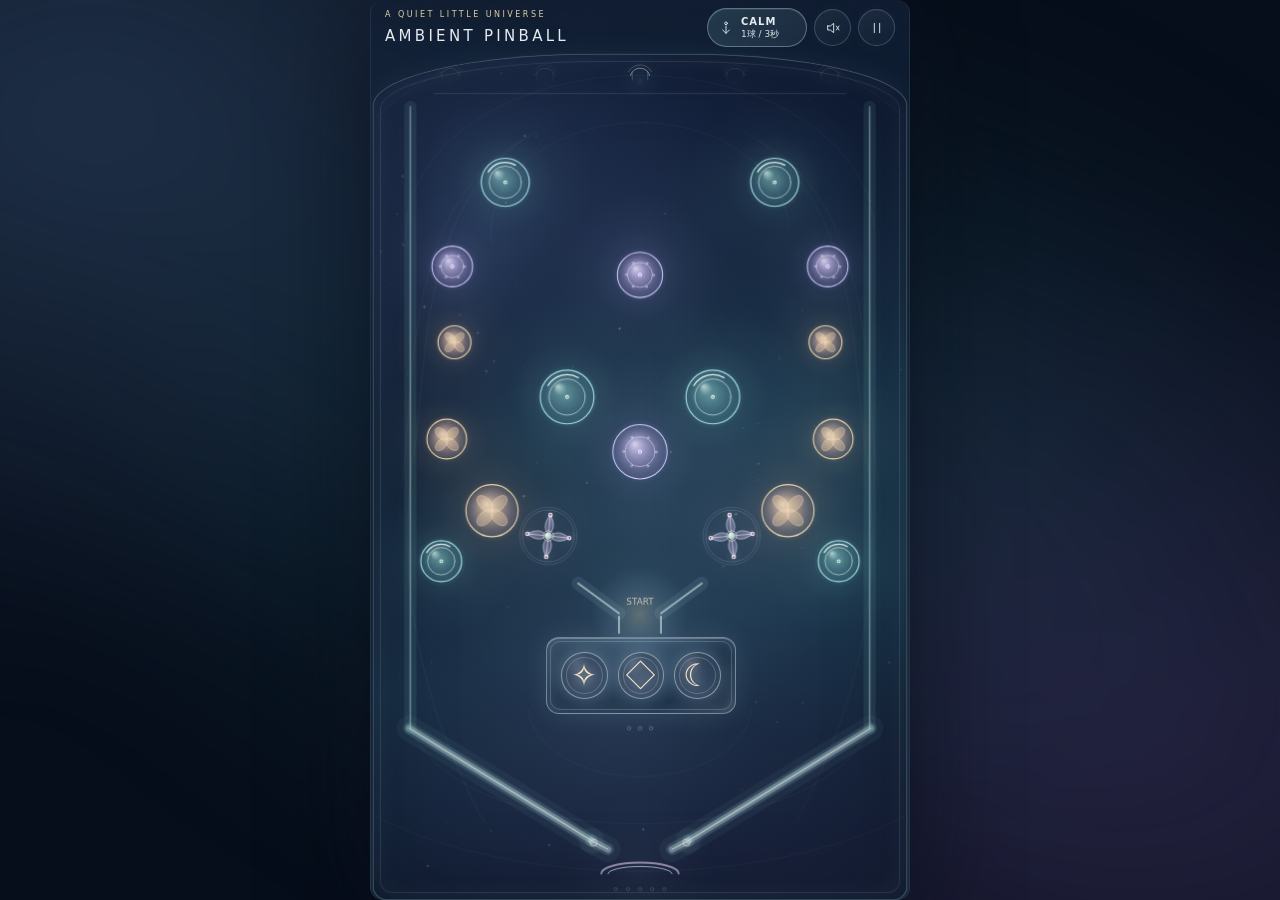
==== commit 453c246b: "Fix JACKPOT to release from all five ports" ====
--- a/ambient-pinball/index.html
+++ b/ambient-pinball/index.html
@@ -13,7 +13,7 @@
 <meta name="apple-mobile-web-app-status-bar-style" content="black-translucent">
 <meta name="mobile-web-app-capable" content="yes">
 <meta name="description" content="An ambient pinball garden: three arrivals awaken the reels, a 120-ball jackpot, meditative sound and luminous constellations.">
-<title>Ambient Pinball v0.9.5 — a quiet little universe</title>
+<title>Ambient Pinball v0.9.6 — a quiet little universe</title>
 <style>
 :root{color-scheme:dark;--bg:#080f22;--line:rgba(175,209,229,.19);--ink:#e5ecf0;--sub:#91a9ba;--gold:#e2d1ae;--teal:#a5dcd6;--lilac:#c4b5e5}
 *{box-sizing:border-box}
@@ -287,10 +287,13 @@
 function ripple(x,y,kind='hit'){ripples.push({x,y,life:1,kind});if(ripples.length>32)ripples.shift()}
 // Normally only the centre inlet is active; alignment opens the adjacent 02/04 inlets.
 function slotBonusActive(){return slotBonusUntil>elapsed}
-function releasePorts(){return slotBonusActive()?feeders.slice(1,4):[feeders[2]]}
+function releasePorts(){
+  if(jackpotUntil>elapsed)return feeders.slice();
+  return slotBonusActive()?feeders.slice(1,4):[feeders[2]];
+}
 function spawnWave(){
   const ports=releasePorts();
-  const limit=jackpotUntil>elapsed?90:(slotBonusActive()?65:45);
+  const limit=jackpotUntil>elapsed?130:(slotBonusActive()?65:45);
   if(balls.length+ports.length>limit)return false;
   lastWaveSize=0;
   for(const x0 of ports){
